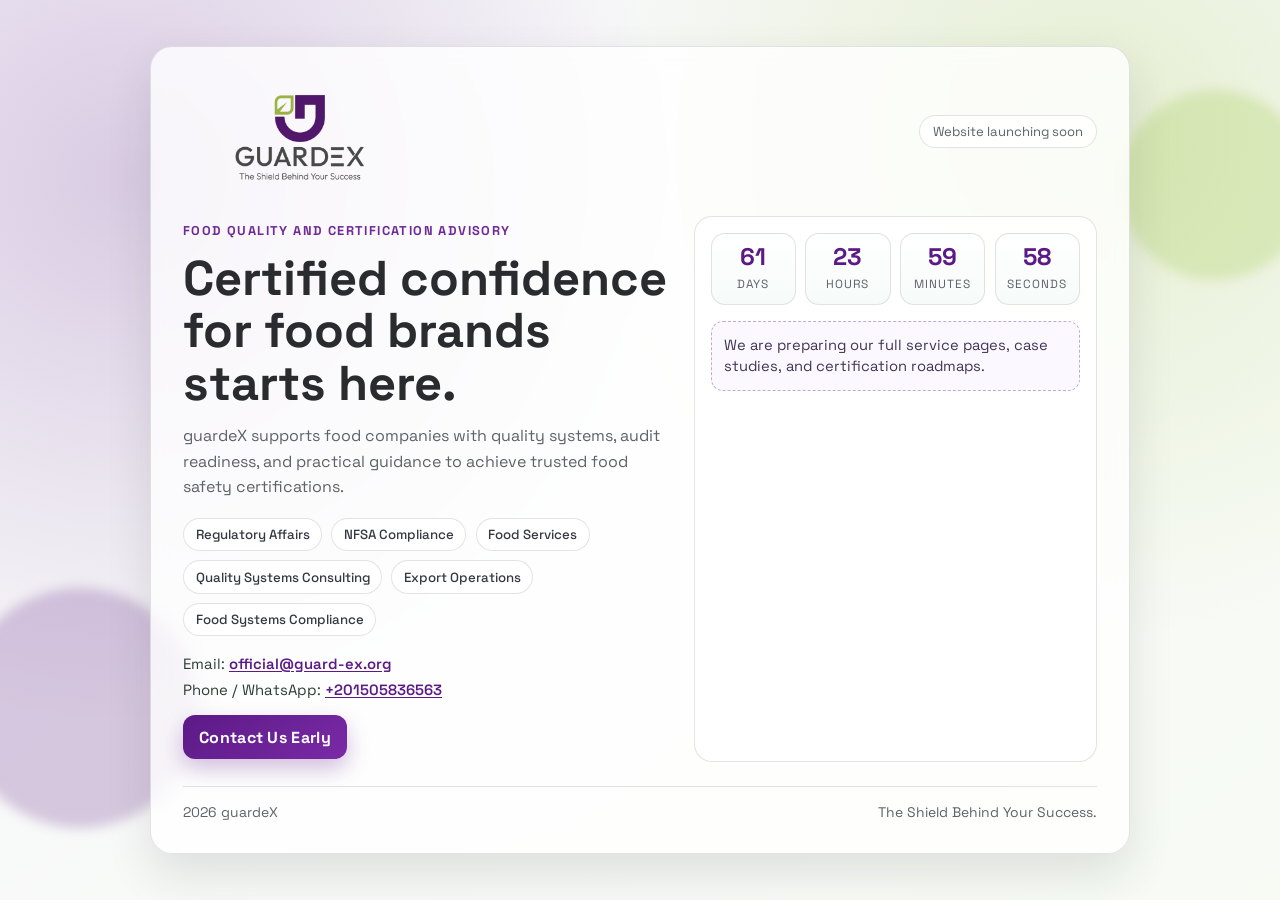
==== index.html @ 02881ae0 "first commit" ====
<!doctype html>
<html lang="en">
<head>
	<meta charset="UTF-8">
	<meta name="viewport" content="width=device-width, initial-scale=1.0">
	<title>guardeX | Coming Soon</title>
	<meta name="description" content="guardeX helps food companies improve quality systems and prepare for certification audits.">
	<link rel="preconnect" href="https://fonts.googleapis.com">
	<link rel="preconnect" href="https://fonts.gstatic.com" crossorigin>
	<link href="https://fonts.googleapis.com/css2?family=Space+Grotesk:wght@400;500;700&display=swap" rel="stylesheet">
	<link rel="stylesheet" href="styles.css">
	<link rel="icon" href="assets/small_logo.png">
</head>
<body>
	<div class="orb one" aria-hidden="true"></div>
	<div class="orb two" aria-hidden="true"></div>

	<main class="page">
		<div class="top">
			<a class="logo" href="#" aria-label="guardeX home">
				<img src="assets\logo.png" alt="guardeX logo" class="brand-logo">
			</a>
			<span class="badge">Website launching soon</span>
		</div>

		<section class="hero">
			<div class="main">
				<span class="tag">Food Quality and Certification Advisory</span>
				<h1>Certified confidence for food brands starts here.</h1>
				<p class="lead">
					guardeX supports food companies with quality systems, audit readiness, and practical guidance to achieve trusted food safety certifications.
				</p>
				<div class="highlights">
					<span class="pill">Regulatory Affairs</span>
					<span class="pill">NFSA Compliance</span>
					<span class="pill">Food Services</span>
					<span class="pill">Quality Systems Consulting</span>
					<span class="pill">Export Operations</span>
					<span class="pill">Food Systems Compliance</span>
				</div>
				<div class="direct-contacts">
					<span>Email: <a href="mailto:official@guard-ex.org">official@guard-ex.org</a></span>
					<span>Phone / WhatsApp: <a href="https://wa.me/201505836563" target="_blank" rel="noopener noreferrer">+201505836563</a></span>
				</div>
				<a class="contact" href="mailto:official@guard-ex.org">Contact Us Early</a>
			</div>

			<aside class="panel" aria-label="Launch information">
				<div class="countdown" id="countdown">
					<div class="time-box"><b id="days">00</b><span>Days</span></div>
					<div class="time-box"><b id="hours">00</b><span>Hours</span></div>
					<div class="time-box"><b id="minutes">00</b><span>Minutes</span></div>
					<div class="time-box"><b id="seconds">00</b><span>Seconds</span></div>
				</div>
				<p class="status" id="statusText">
					We are preparing our full service pages, case studies, and certification roadmaps.
				</p>
			</aside>
		</section>

		<footer>
			<span id="year"></span>
			<span>The Shield Behind Your Success.</span>
		</footer>
	</main>

	<script>
		const launchDate = new Date();
		launchDate.setMonth(launchDate.getMonth() + 2);

		const dayEl = document.getElementById("days");
		const hourEl = document.getElementById("hours");
		const minEl = document.getElementById("minutes");
		const secEl = document.getElementById("seconds");
		const statusEl = document.getElementById("statusText");
		const yearEl = document.getElementById("year");

		function pad(value) {
			return String(value).padStart(2, "0");
		}

		function updateCountdown() {
			const now = new Date();
			const diff = launchDate - now;

			if (diff <= 0) {
				dayEl.textContent = "00";
				hourEl.textContent = "00";
				minEl.textContent = "00";
				secEl.textContent = "00";
				statusEl.textContent = "Our full website is now live. Thank you for waiting.";
				return;
			}

			const days = Math.floor(diff / (1000 * 60 * 60 * 24));
			const hours = Math.floor((diff / (1000 * 60 * 60)) % 24);
			const minutes = Math.floor((diff / (1000 * 60)) % 60);
			const seconds = Math.floor((diff / 1000) % 60);

			dayEl.textContent = pad(days);
			hourEl.textContent = pad(hours);
			minEl.textContent = pad(minutes);
			secEl.textContent = pad(seconds);
		}

		yearEl.textContent = new Date().getFullYear() + " guardeX";
		updateCountdown();
		setInterval(updateCountdown, 1000);
	</script>
</body>
</html>
---- styles.css ----
:root {
	--bg-1: #f8f7fb;
	--bg-2: #f7fbf4;
	--card: rgba(255, 255, 255, 0.8);
	--text: #2a2b2f;
	--muted: #5f6168;
	--primary: #5c1a86;
	--primary-2: #7a2aa6;
	--accent: #9bc53d;
	--line: rgba(42, 43, 47, 0.13);
	--shadow: 0 20px 45px rgba(42, 43, 47, 0.12);
	--radius: 22px;
}

* {
	box-sizing: border-box;
	margin: 0;
	padding: 0;
}

body {
	min-height: 100vh;
	font-family: "Space Grotesk", sans-serif;
	color: var(--text);
	background:
		radial-gradient(circle at 10% 20%, rgba(92, 26, 134, 0.2), transparent 40%),
		radial-gradient(circle at 85% 15%, rgba(155, 197, 61, 0.2), transparent 38%),
		linear-gradient(140deg, var(--bg-1), var(--bg-2));
	display: grid;
	place-items: center;
	padding: 1.25rem;
	overflow-x: hidden;
}

.orb {
	position: fixed;
	border-radius: 50%;
	filter: blur(6px);
	z-index: -1;
	animation: float 8s ease-in-out infinite;
}

.orb.one {
	width: 240px;
	height: 240px;
	left: -40px;
	bottom: 8%;
	background: rgba(92, 26, 134, 0.22);
}

.orb.two {
	width: 190px;
	height: 190px;
	right: -30px;
	top: 10%;
	background: rgba(155, 197, 61, 0.24);
	animation-delay: 1.8s;
}

.page {
	width: min(980px, 100%);
	border: 1px solid var(--line);
	background: var(--card);
	backdrop-filter: blur(8px);
	box-shadow: var(--shadow);
	border-radius: var(--radius);
	padding: clamp(1.2rem, 2.5vw, 2rem);
	position: relative;
	animation: reveal 700ms ease-out;
}

.top {
	display: flex;
	align-items: center;
	justify-content: space-between;
	gap: 1rem;
	margin-bottom: 2rem;
}

.logo {
	display: inline-flex;
	align-items: center;
	text-decoration: none;
}

.brand-logo {
	width: clamp(180px, 27vw, 240px);
	height: auto;
	display: block;
}

.badge {
	border: 1px solid var(--line);
	border-radius: 999px;
	padding: 0.42rem 0.8rem;
	font-size: 0.82rem;
	color: var(--muted);
	background: rgba(255, 255, 255, 0.85);
}

.hero {
	display: grid;
	grid-template-columns: 1.1fr 0.9fr;
	gap: 1.1rem;
	align-items: stretch;
}

.main {
	padding: 0.2rem 0.2rem 0.2rem 0;
}

.tag {
	display: inline-block;
	font-size: 0.8rem;
	text-transform: uppercase;
	letter-spacing: 1.4px;
	color: #6f2a98;
	font-weight: 700;
	margin-bottom: 0.8rem;
}

h1 {
	font-size: clamp(1.8rem, 5vw, 3.05rem);
	line-height: 1.08;
	margin-bottom: 0.85rem;
	max-width: 17ch;
	text-wrap: balance;
}

.lead {
	color: var(--muted);
	line-height: 1.6;
	font-size: 1rem;
	max-width: 54ch;
	margin-bottom: 1.1rem;
}

.highlights {
	display: flex;
	flex-wrap: wrap;
	gap: 0.58rem;
	margin-bottom: 1.1rem;
}

.pill {
	border: 1px solid var(--line);
	background: rgba(255, 255, 255, 0.88);
	padding: 0.45rem 0.72rem;
	border-radius: 999px;
	font-size: 0.83rem;
	color: #353741;
	font-weight: 500;
}

.direct-contacts {
	display: grid;
	gap: 0.45rem;
	margin-bottom: 1rem;
	font-size: 0.93rem;
	color: #2b3d35;
}

.direct-contacts a {
	color: var(--primary);
	font-weight: 600;
	text-underline-offset: 2px;
}

.panel {
	border: 1px solid var(--line);
	border-radius: 18px;
	background: rgba(255, 255, 255, 0.85);
	padding: 1rem;
	display: grid;
	gap: 1rem;
	align-content: start;
}

.countdown {
	display: grid;
	grid-template-columns: repeat(4, minmax(0, 1fr));
	gap: 0.6rem;
}

.time-box {
	border-radius: 14px;
	background: linear-gradient(180deg, #ffffff, #f6fbf9);
	border: 1px solid var(--line);
	padding: 0.7rem 0.4rem;
	text-align: center;
}

.time-box b {
	display: block;
	font-size: clamp(1.2rem, 3vw, 1.5rem);
	line-height: 1;
	color: var(--primary);
	margin-bottom: 0.2rem;
}

.time-box span {
	font-size: 0.74rem;
	color: var(--muted);
	text-transform: uppercase;
	letter-spacing: 1px;
}

.status {
	border-radius: 12px;
	padding: 0.8rem;
	background: #fbf8ff;
	border: 1px dashed rgba(92, 26, 134, 0.35);
	color: #413454;
	font-size: 0.92rem;
	line-height: 1.45;
}

.contact {
	display: inline-flex;
	align-items: center;
	justify-content: center;
	text-decoration: none;
	width: fit-content;
	border-radius: 12px;
	border: 0;
	padding: 0.72rem 1rem;
	background: linear-gradient(140deg, var(--primary), var(--primary-2));
	color: #fff;
	font-weight: 700;
	letter-spacing: 0.3px;
	transition: transform 180ms ease, box-shadow 180ms ease;
	box-shadow: 0 10px 22px rgba(92, 26, 134, 0.28);
}

.contact:hover {
	transform: translateY(-1px);
	box-shadow: 0 12px 26px rgba(92, 26, 134, 0.32);
}

footer {
	margin-top: 1.45rem;
	border-top: 1px solid var(--line);
	padding-top: 1rem;
	color: var(--muted);
	font-size: 0.87rem;
	display: flex;
	justify-content: space-between;
	gap: 0.8rem;
	flex-wrap: wrap;
}

@media (max-width: 860px) {
	.top {
		flex-direction: column;
		align-items: flex-start;
	}

	.brand-logo {
		width: clamp(170px, 42vw, 230px);
	}

	.hero {
		grid-template-columns: 1fr;
	}

	.main {
		padding-right: 0;
	}
}

@media (max-width: 520px) {
	.countdown {
		gap: 0.45rem;
	}

	.time-box {
		padding: 0.55rem 0.3rem;
	}

	footer {
		font-size: 0.82rem;
	}
}

@keyframes reveal {
	from {
		opacity: 0;
		transform: translateY(14px) scale(0.99);
	}
	to {
		opacity: 1;
		transform: translateY(0) scale(1);
	}
}

@keyframes float {
	0%, 100% {
		transform: translateY(0px);
	}
	50% {
		transform: translateY(-10px);
	}
}
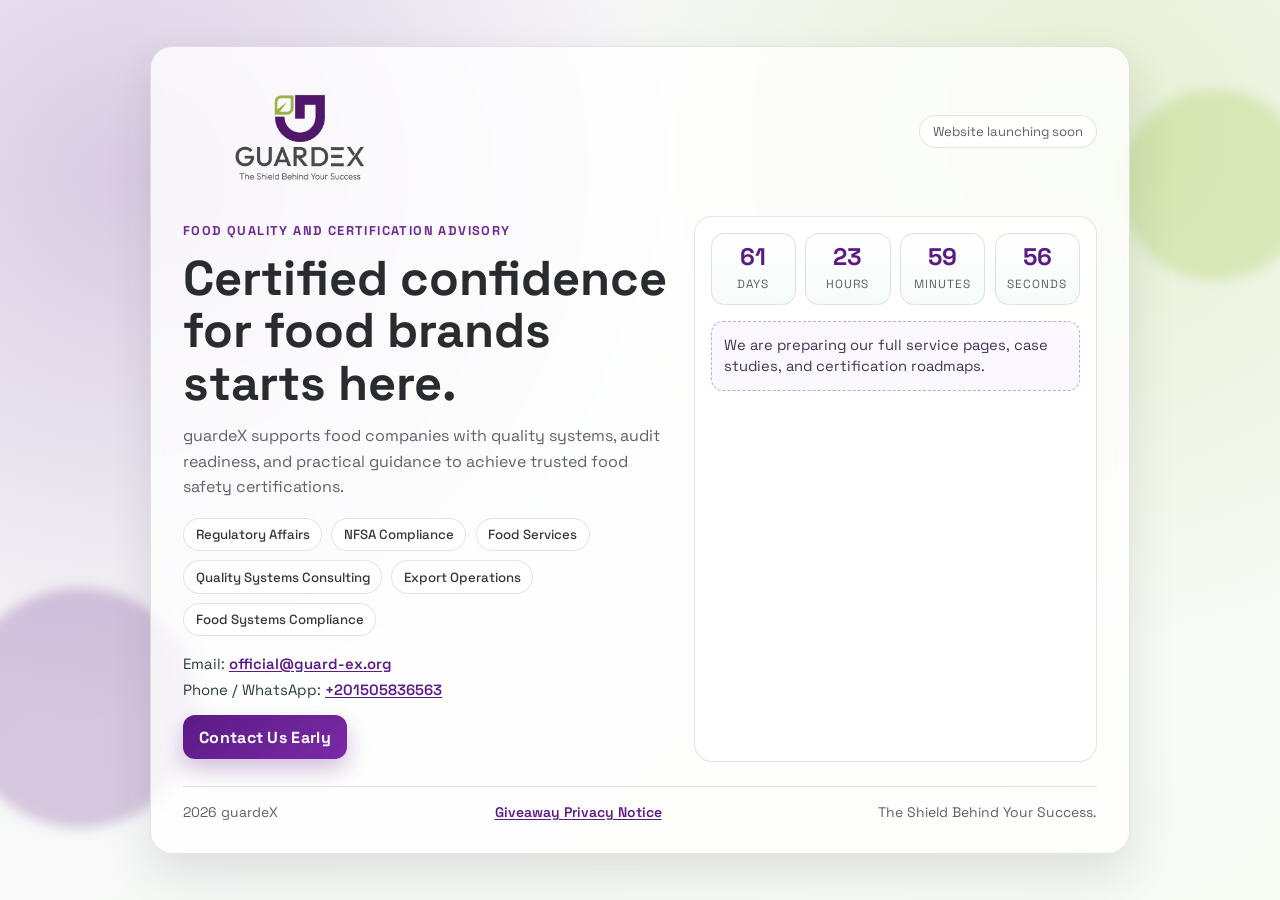
==== commit 86ca7e8a: "Add GUARDEX 10K Giveaway privacy notice page Co-Authored-By: Claude Opus 5.5 <noreply@anthropic.com>" ====
--- a/index.html
+++ b/index.html
@@ -60,6 +60,7 @@
 
 		<footer>
 			<span id="year"></span>
+			<a href="giveaway-privacy.html">Giveaway Privacy Notice</a>
 			<span>The Shield Behind Your Success.</span>
 		</footer>
 	</main>
--- a/styles.css
+++ b/styles.css
@@ -249,6 +249,66 @@
 	flex-wrap: wrap;
 }
 
+.legal {
+	max-width: 76ch;
+	line-height: 1.65;
+}
+
+.legal h1 {
+	max-width: none;
+	margin-bottom: 1.4rem;
+}
+
+.legal section {
+	padding: 1.1rem 0;
+	border-top: 1px solid var(--line);
+}
+
+.legal h2 {
+	font-size: 1.15rem;
+	color: var(--primary);
+	margin-bottom: 0.6rem;
+}
+
+.legal p,
+.legal li {
+	color: var(--muted);
+	font-size: 0.97rem;
+}
+
+.legal p + p,
+.legal p + ul,
+.legal ul + p {
+	margin-top: 0.6rem;
+}
+
+.legal ul {
+	padding-left: 1.25rem;
+	display: grid;
+	gap: 0.3rem;
+}
+
+.legal ul.plain {
+	list-style: none;
+	padding-left: 0;
+}
+
+.legal a,
+footer a {
+	color: var(--primary);
+	font-weight: 600;
+	text-underline-offset: 2px;
+}
+
+.legal .note {
+	margin-top: 0.8rem;
+	border-radius: 12px;
+	padding: 0.8rem;
+	background: #fbf8ff;
+	border: 1px dashed rgba(92, 26, 134, 0.35);
+	color: #413454;
+}
+
 @media (max-width: 860px) {
 	.top {
 		flex-direction: column;
